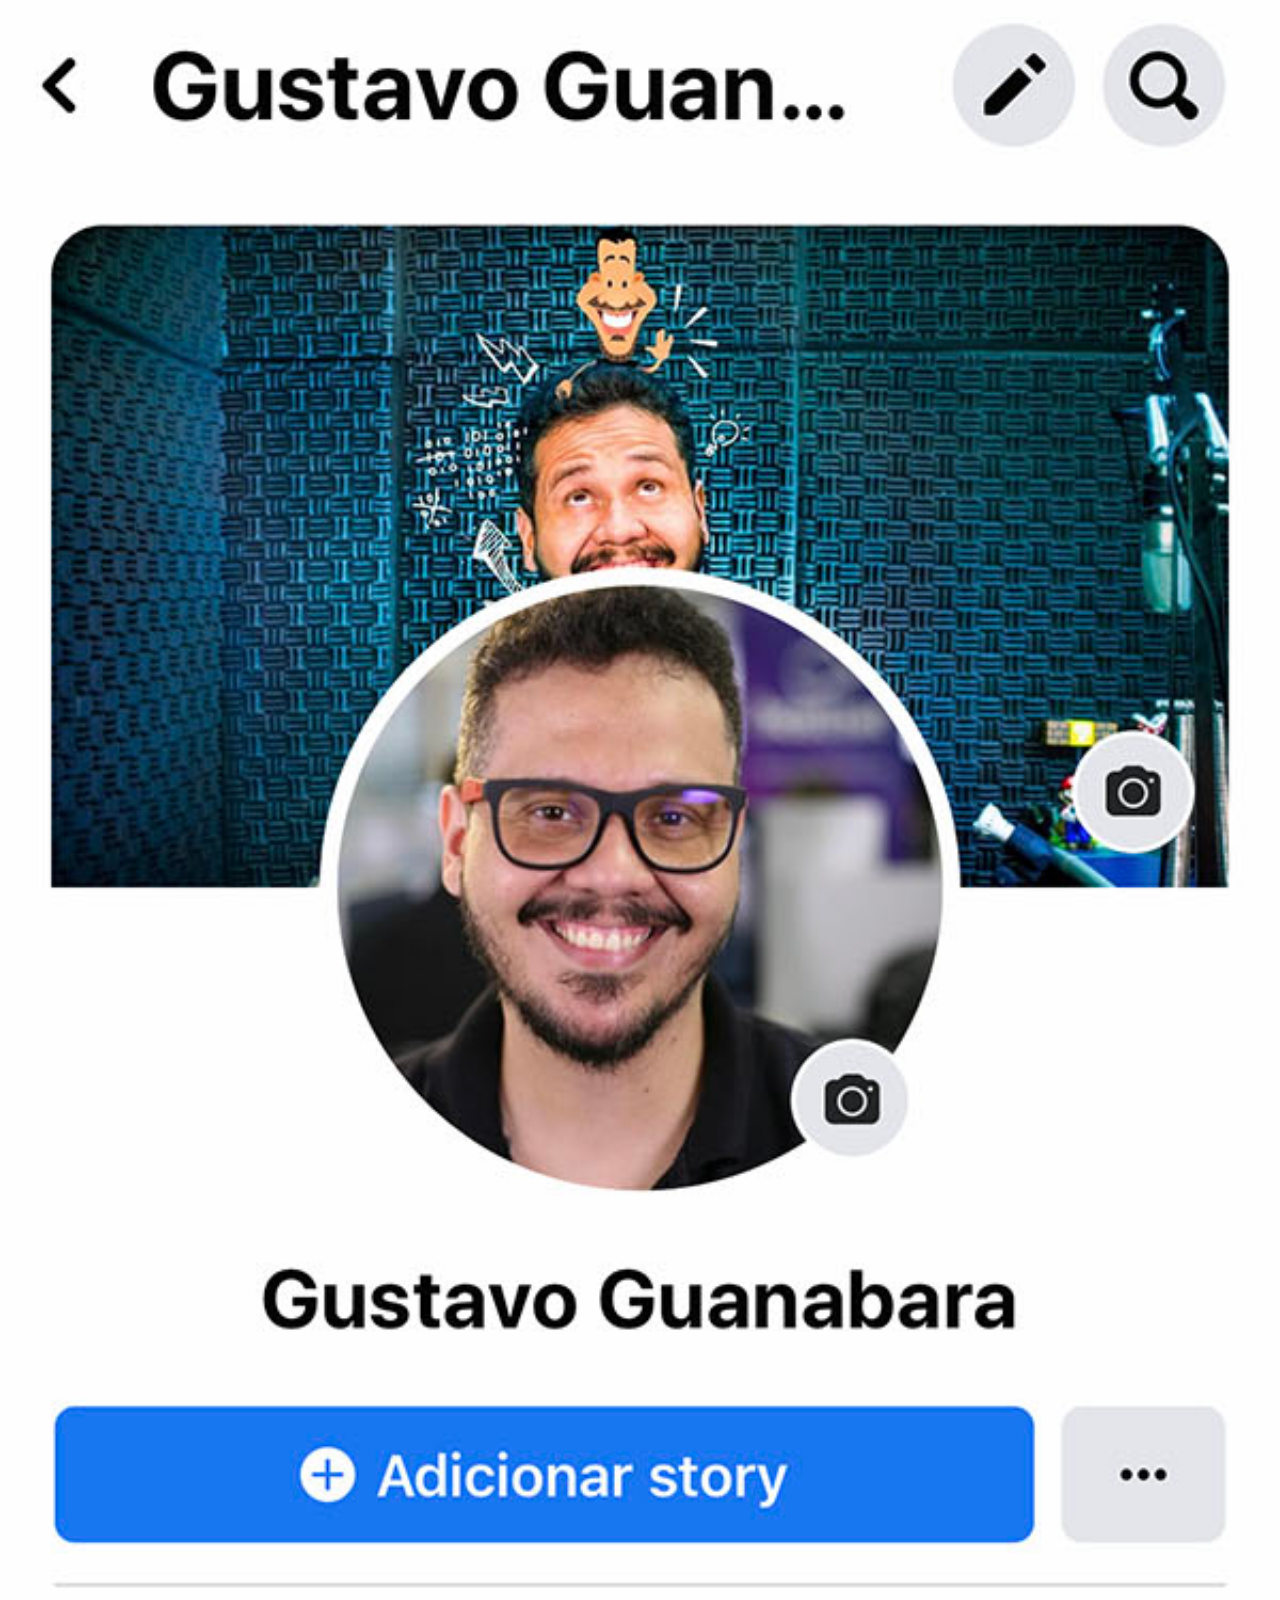
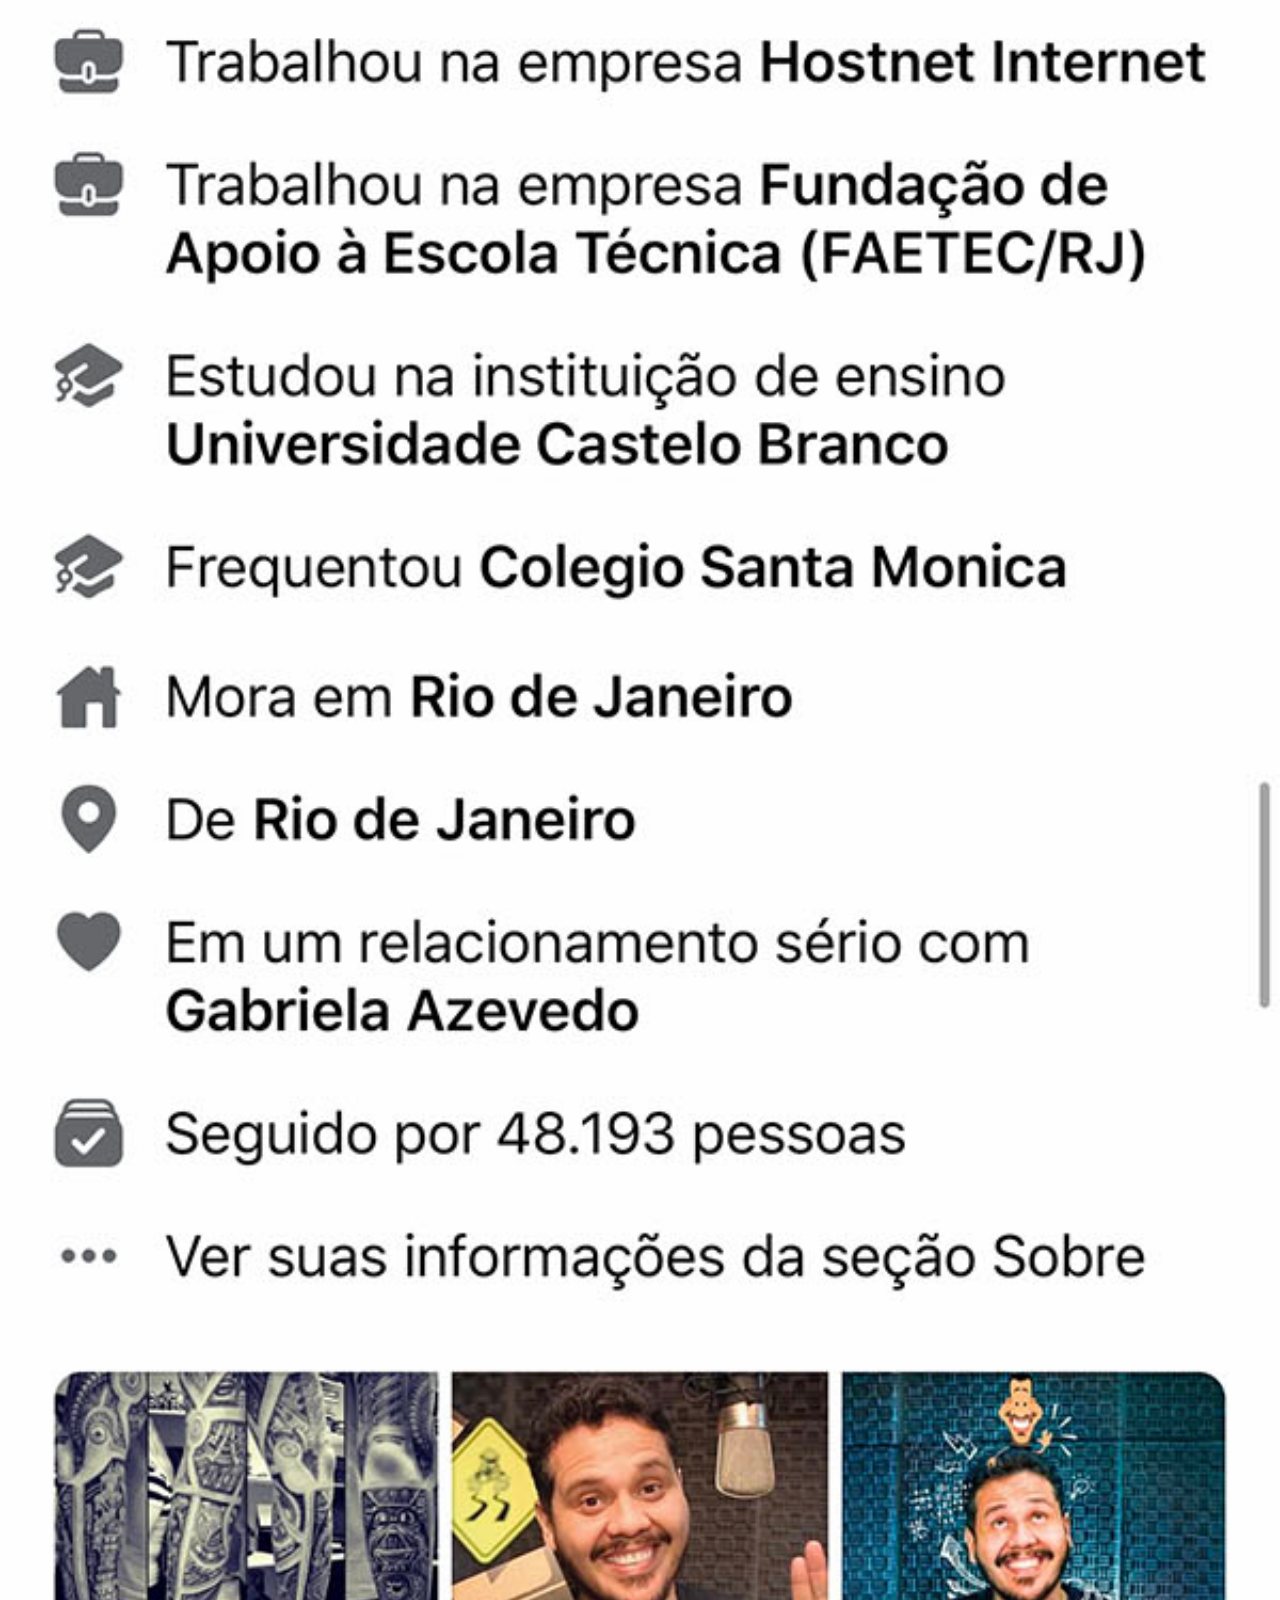
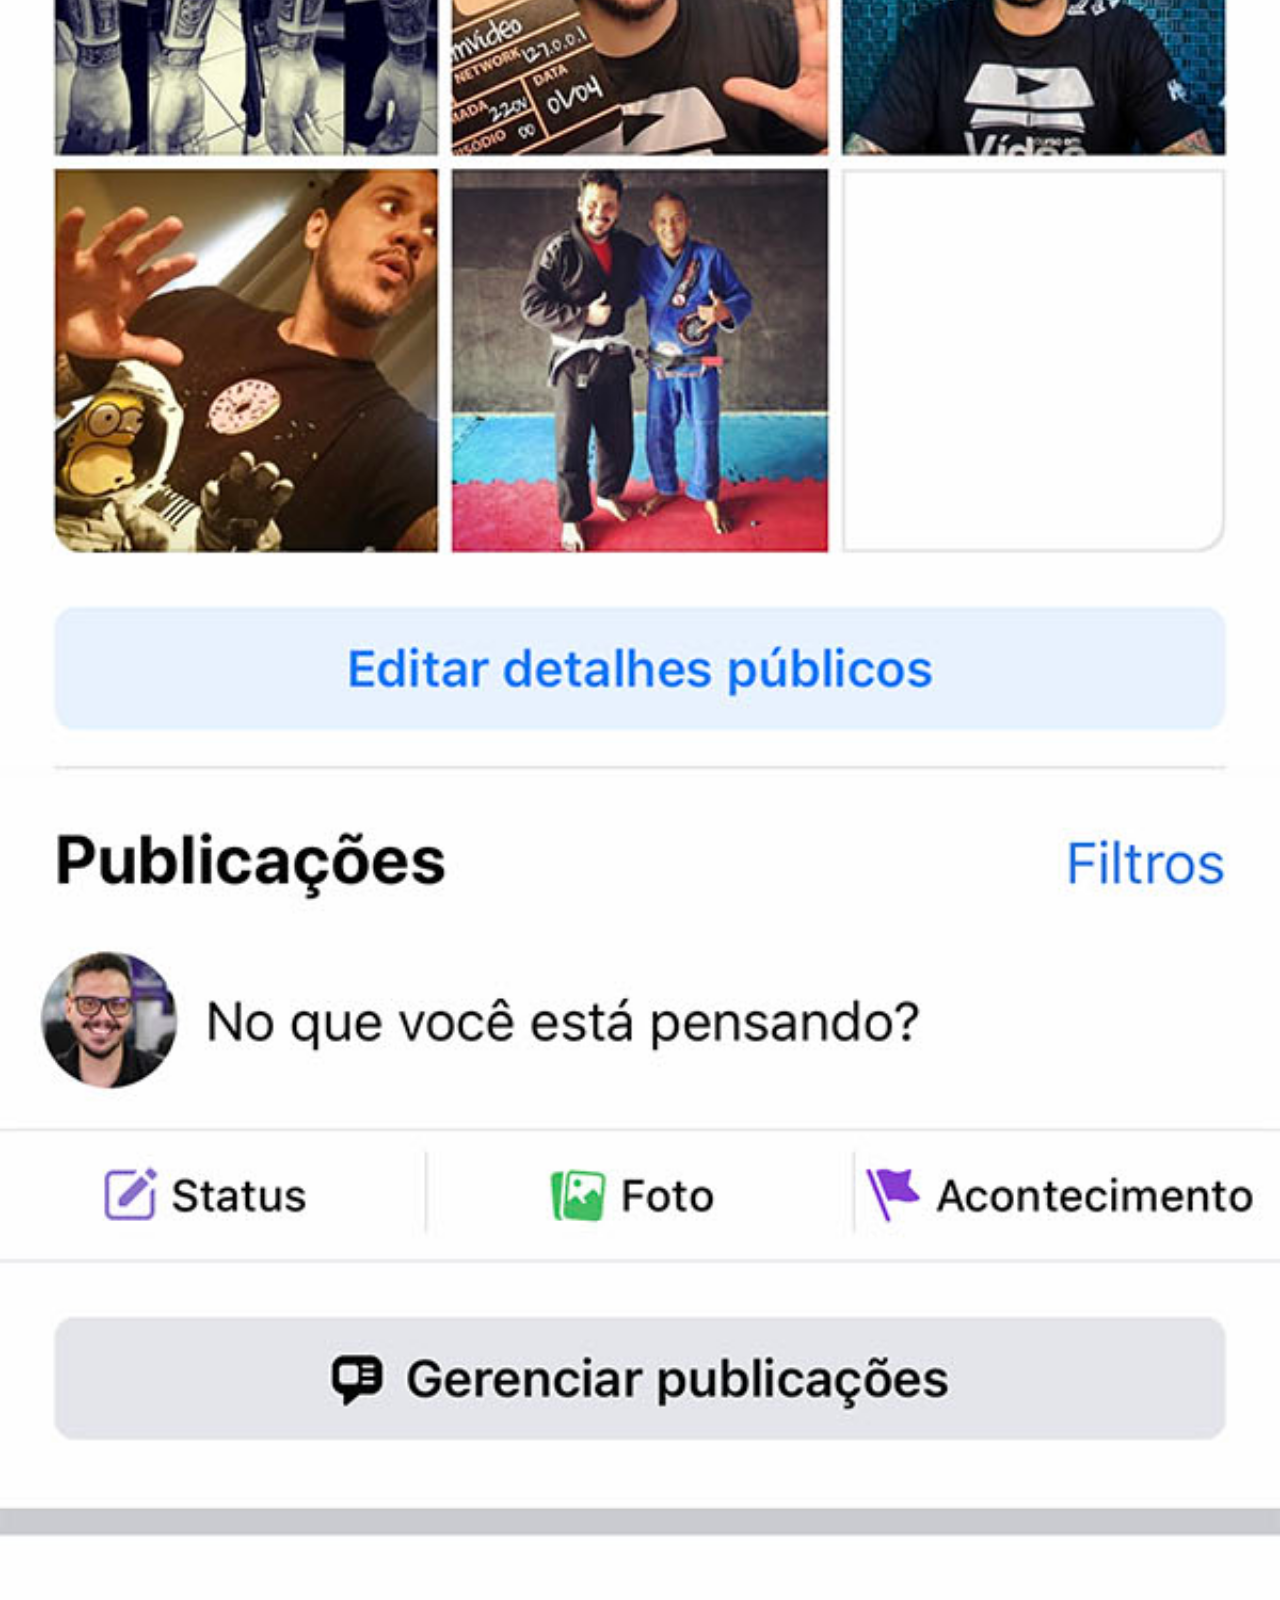
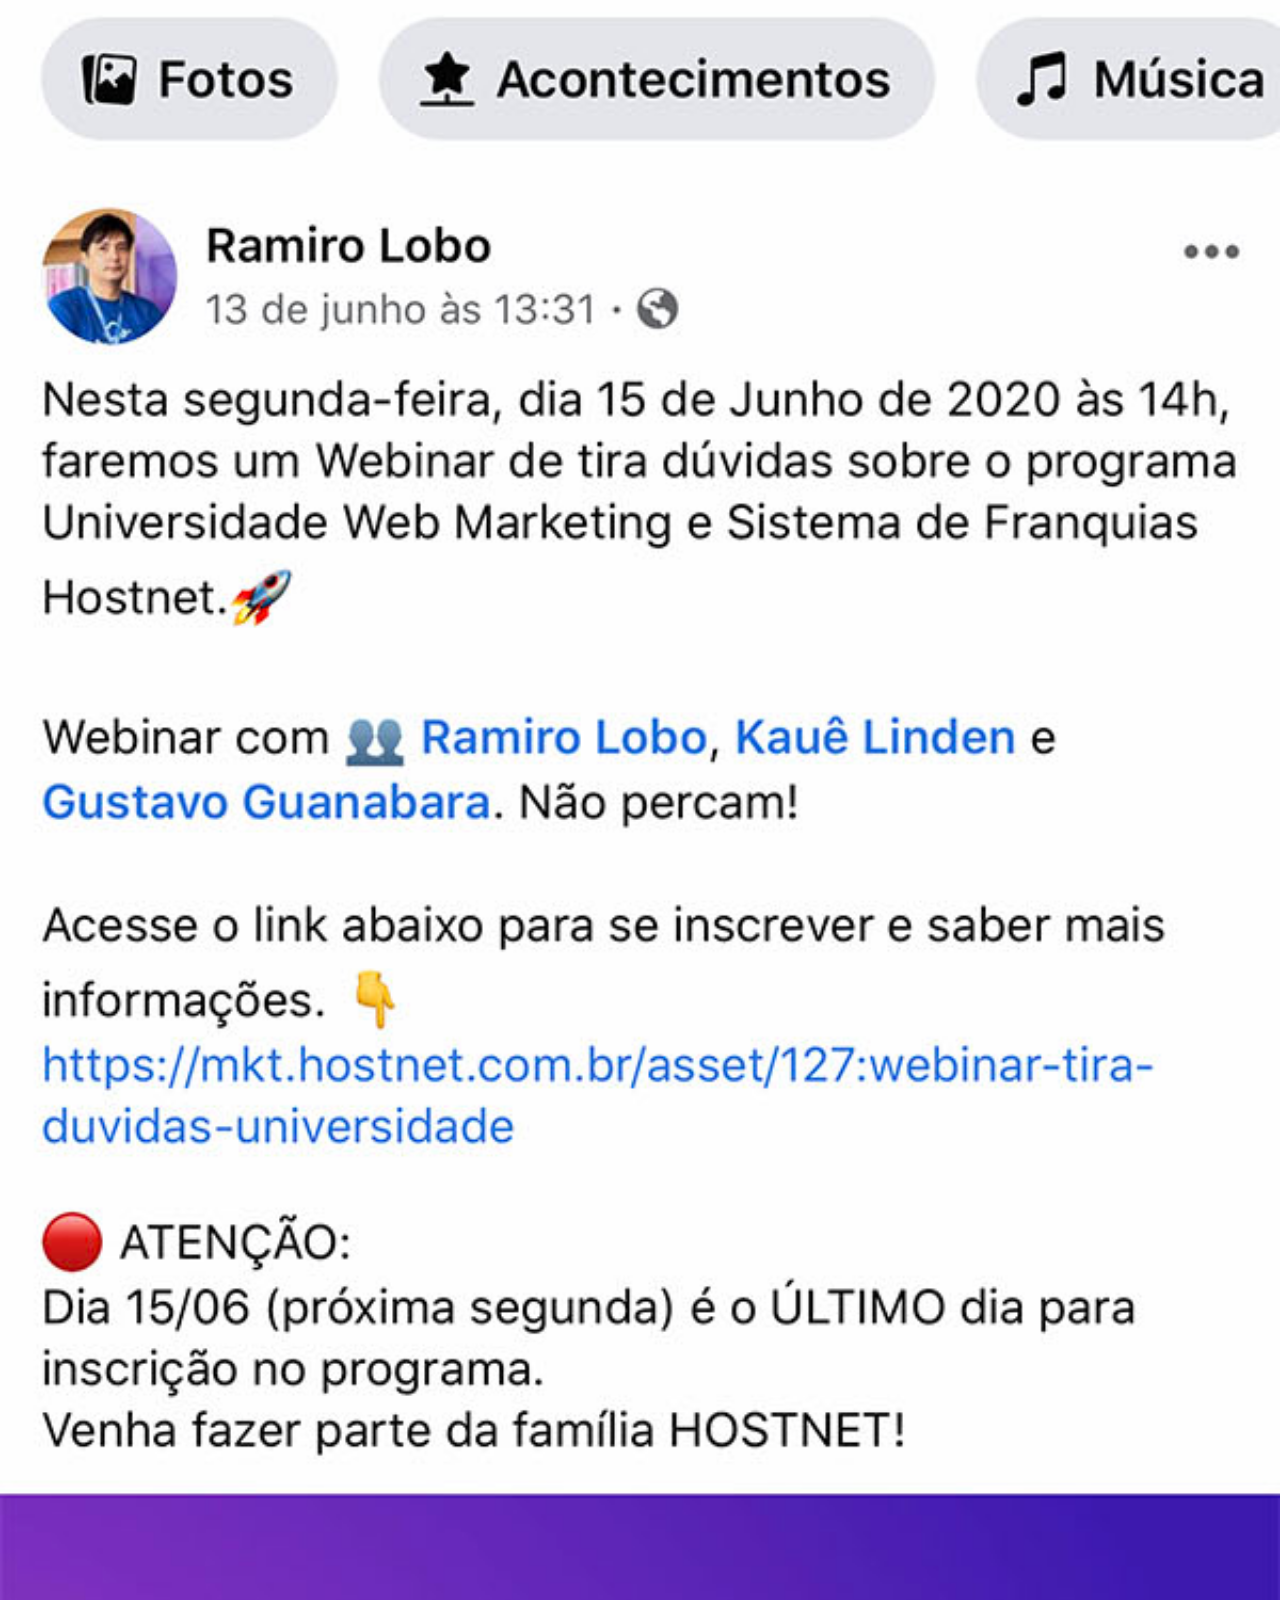
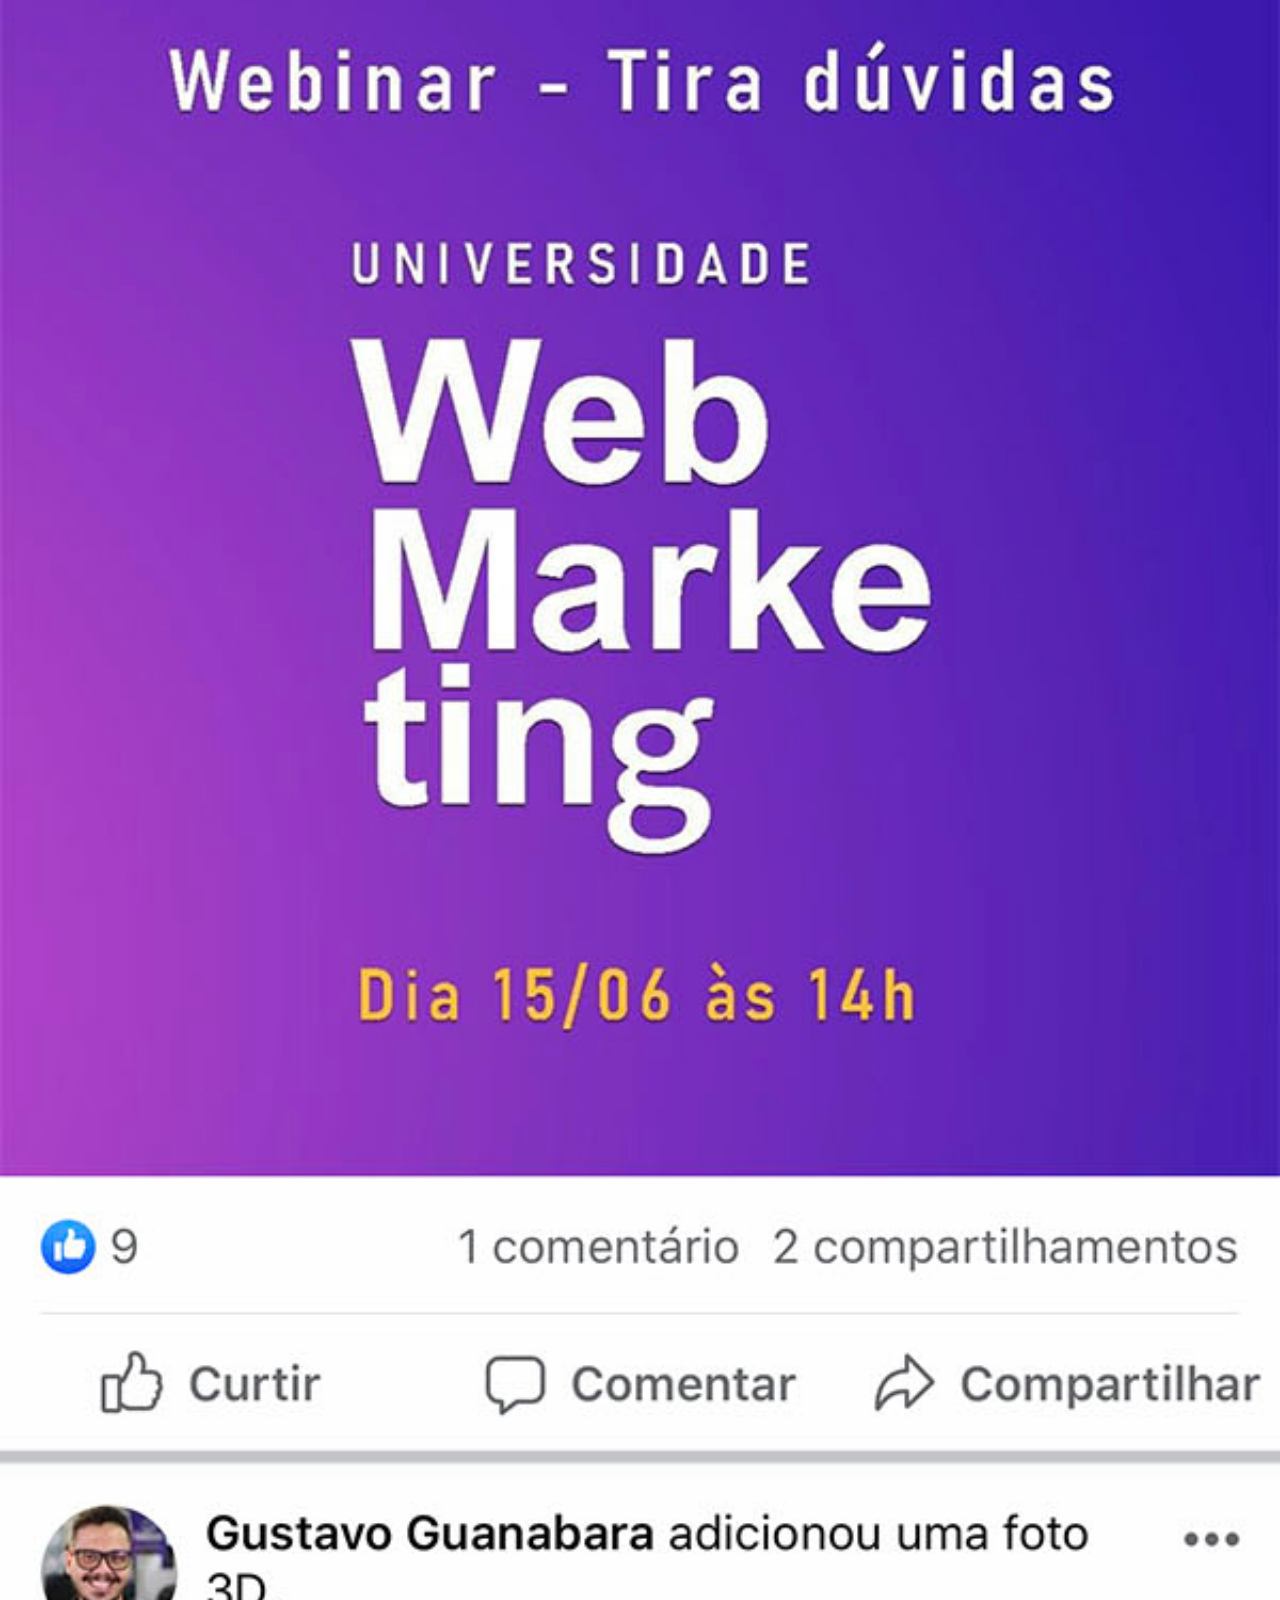
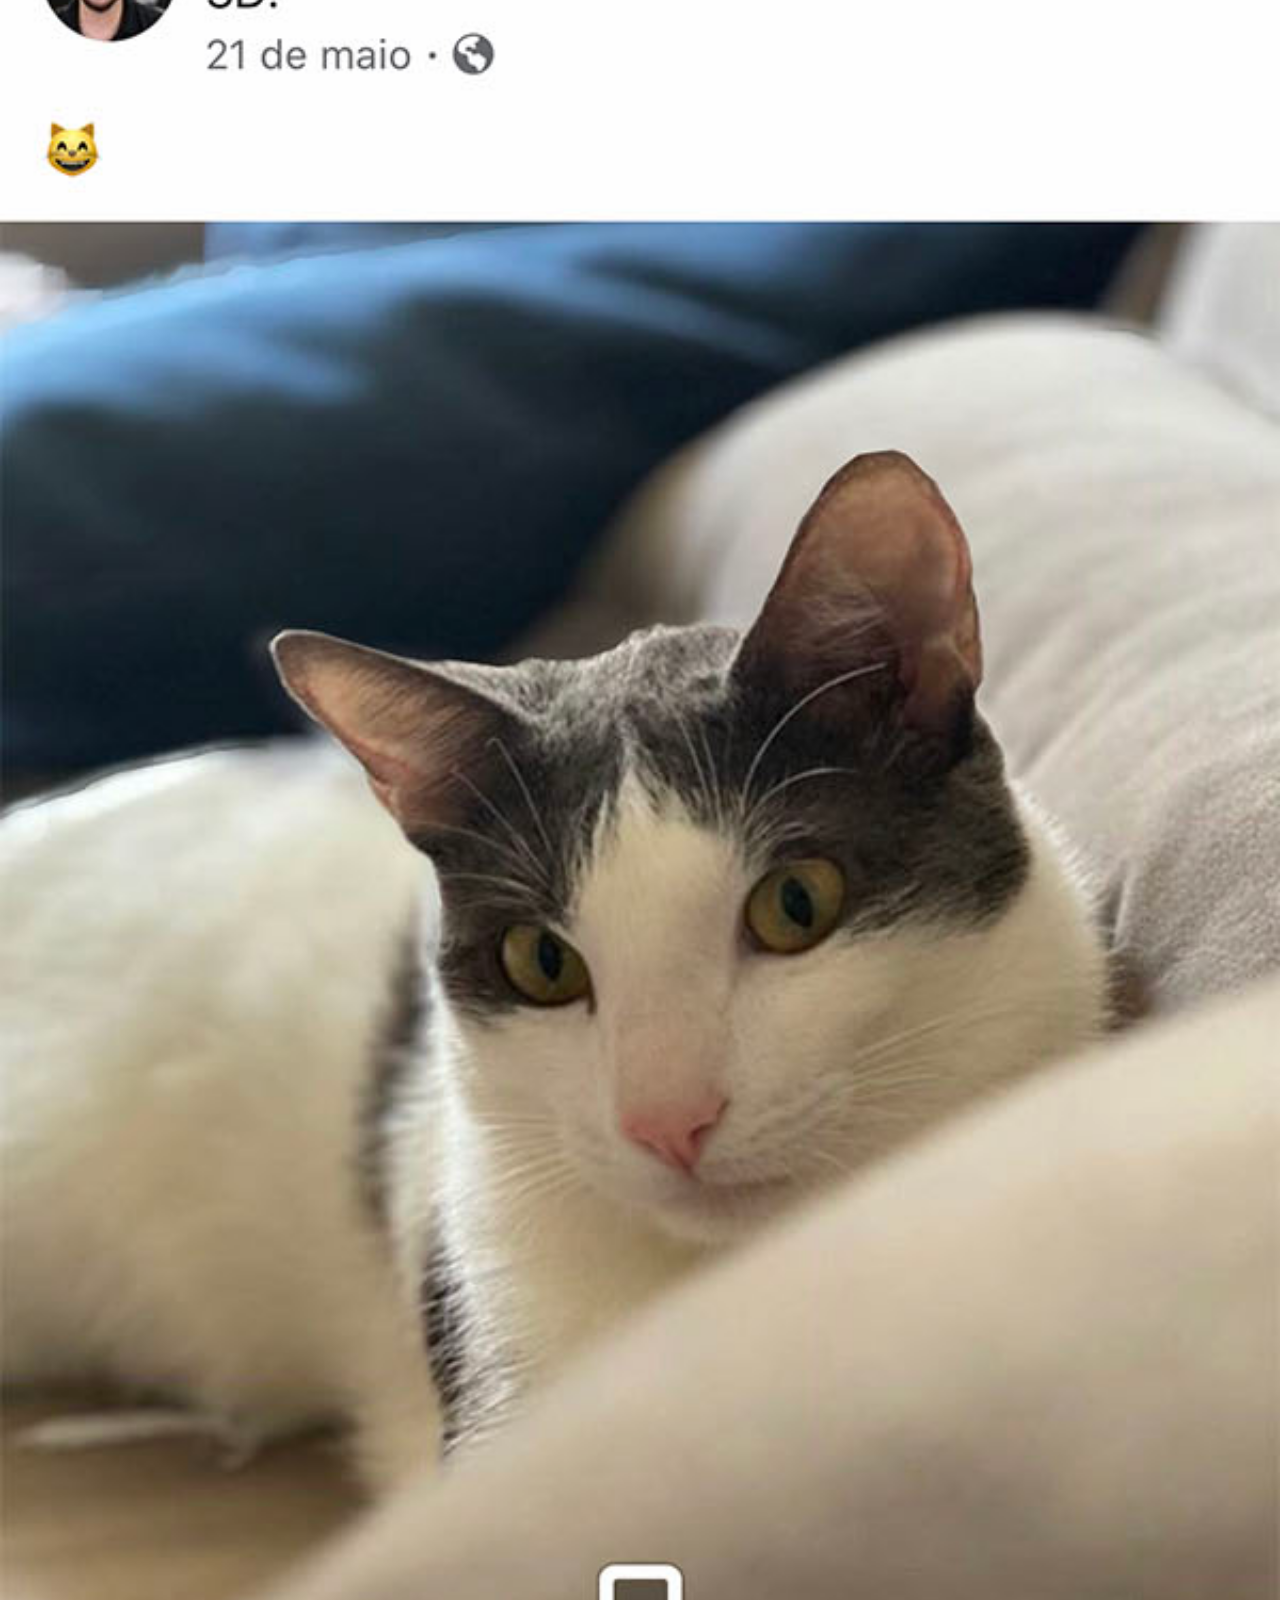
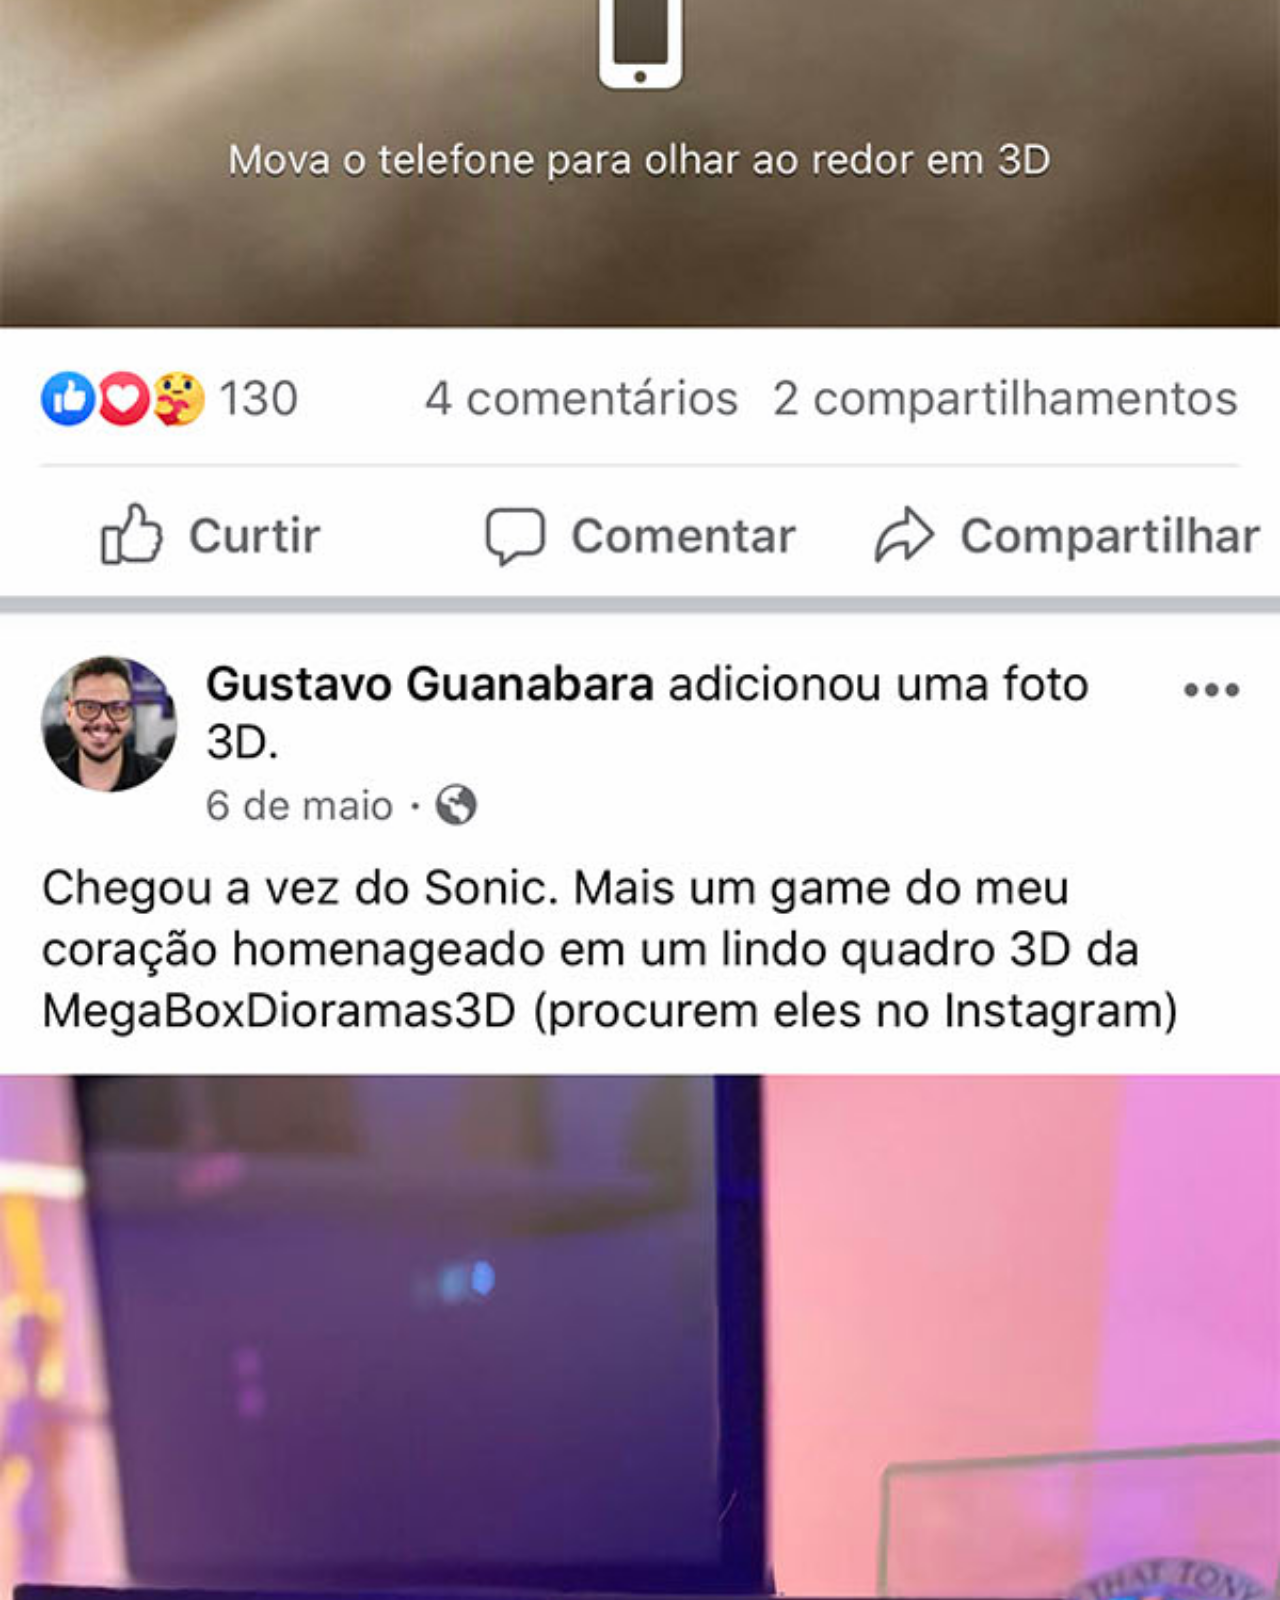
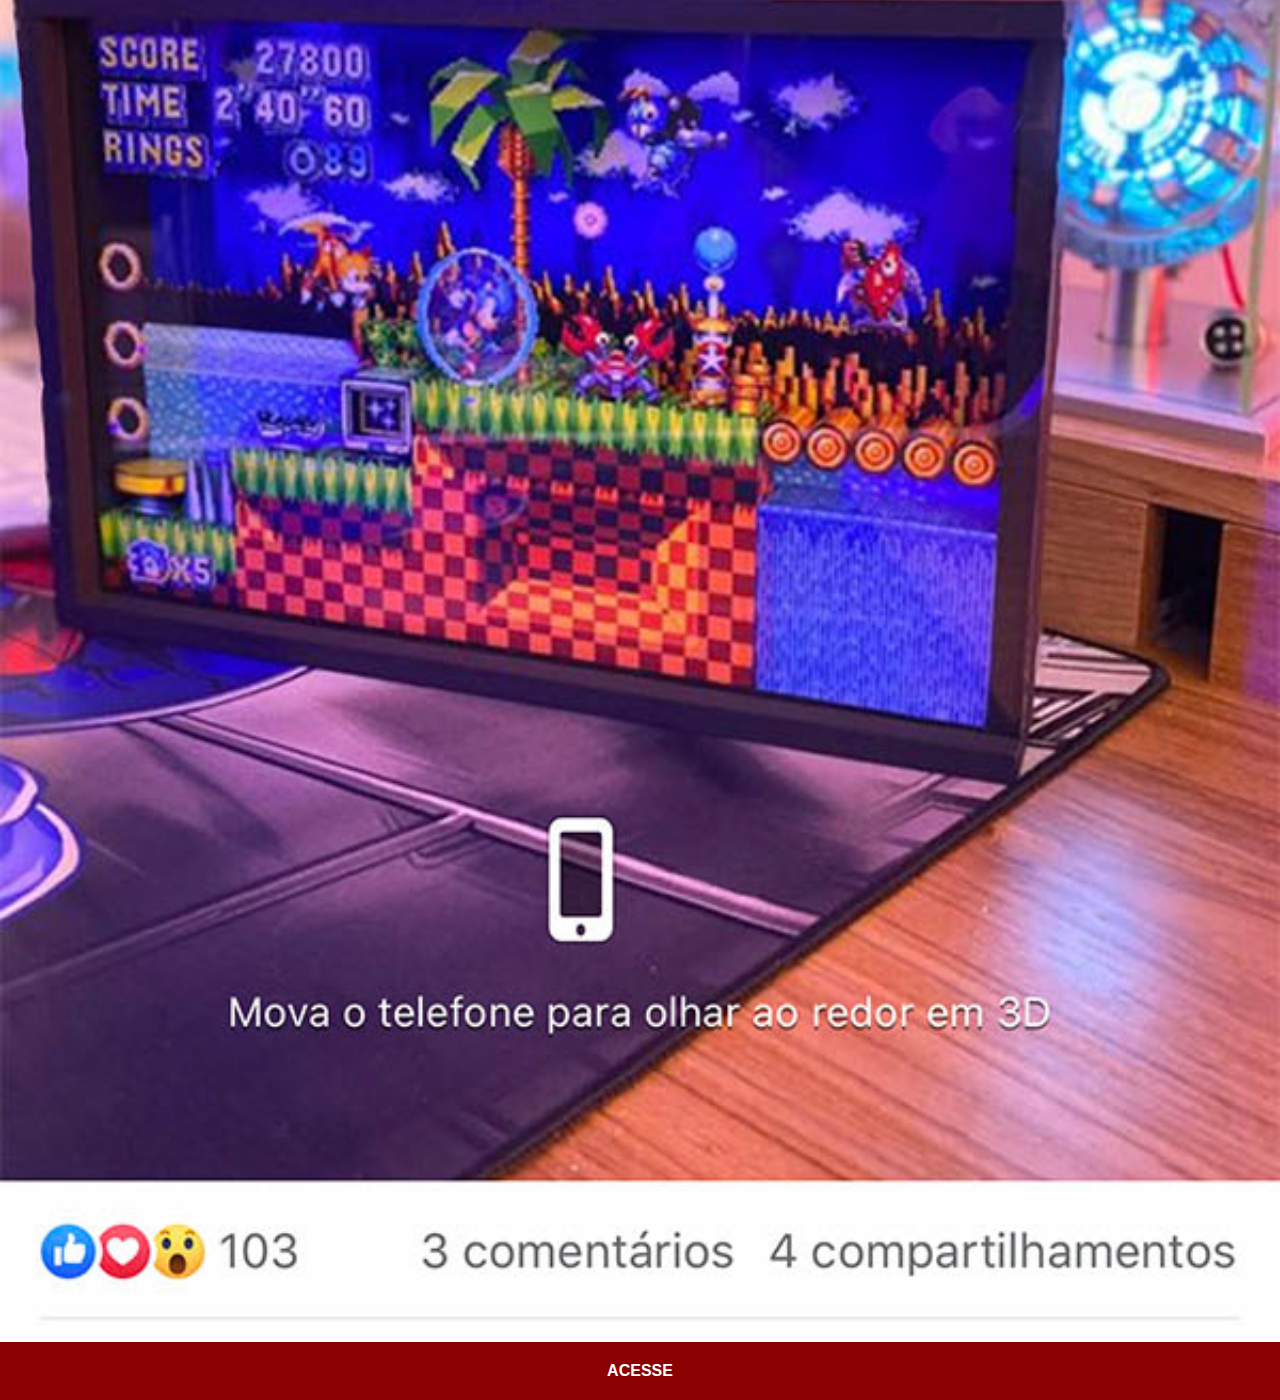
==== facebook.html @ bf85bd80 "paginas sociais" ====
<!DOCTYPE html>
<html lang="pt-br">
<head>
    <meta charset="UTF-8">
    <meta http-equiv="X-UA-Compatible" content="IE=edge">
    <meta name="viewport" content="width=device-width, initial-scale=1.0">
    <title>Facebook</title>
    <link rel="stylesheet" href="estilos/social.css">
</head>
<body>
    <img src="imagens/tela-facebook.jpg" alt="Facebook">
    <a href="https://pt-br.facebook.com/gustavoguanabara/" target="_blank">ACESSE</a>
</body>
</html>
---- estilos/social.css ----
@charset "UTF-8";

*{
    margin: 0px;
    padding: 0px;
    font-family: Arial, Helvetica, sans-serif;
}

::-webkit-scrollbar{
    width: 0px;
    height: 0px;
}

img{
    width: 100vw;
}

a{
    display: block;
    padding: 20px;
    background-color: darkred;
    color: white;
    text-align: center;
    font-weight: bolder;
    text-decoration: none;
}

a:hover{
    background-color: red;
}
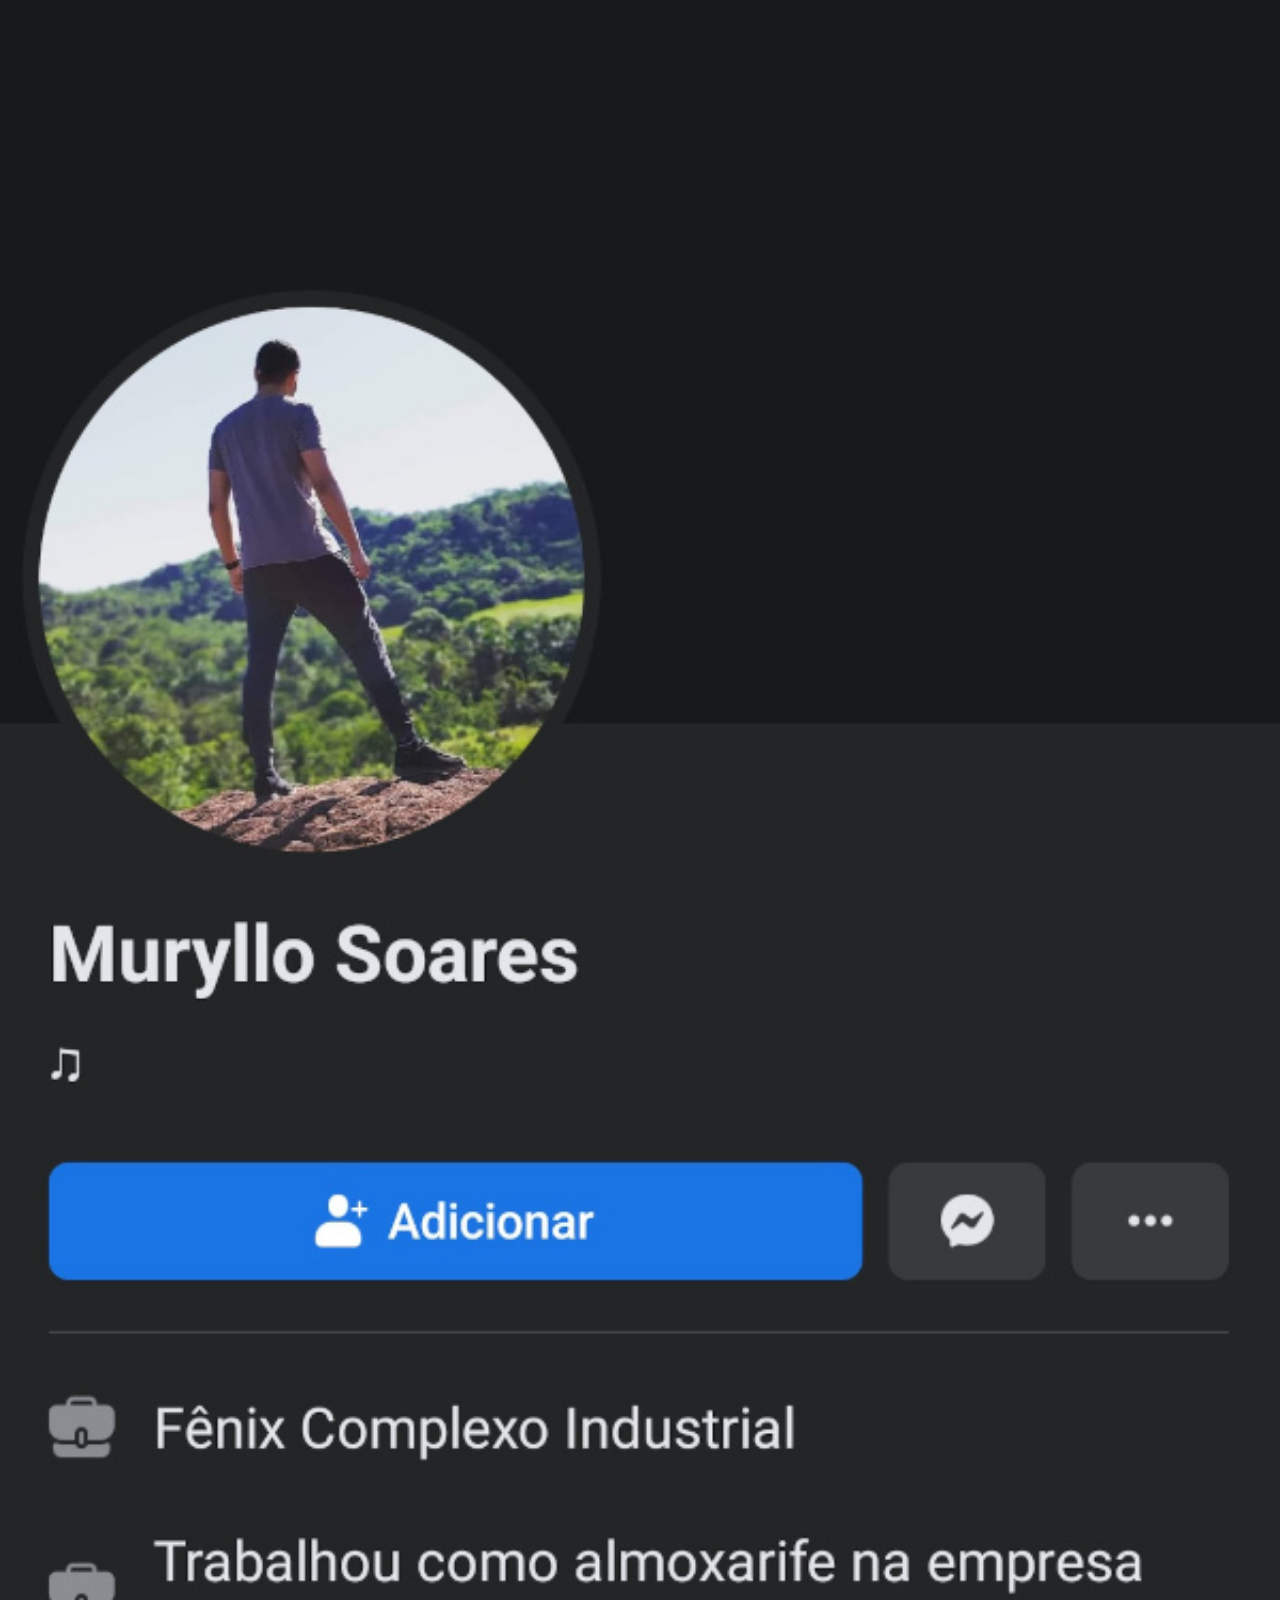
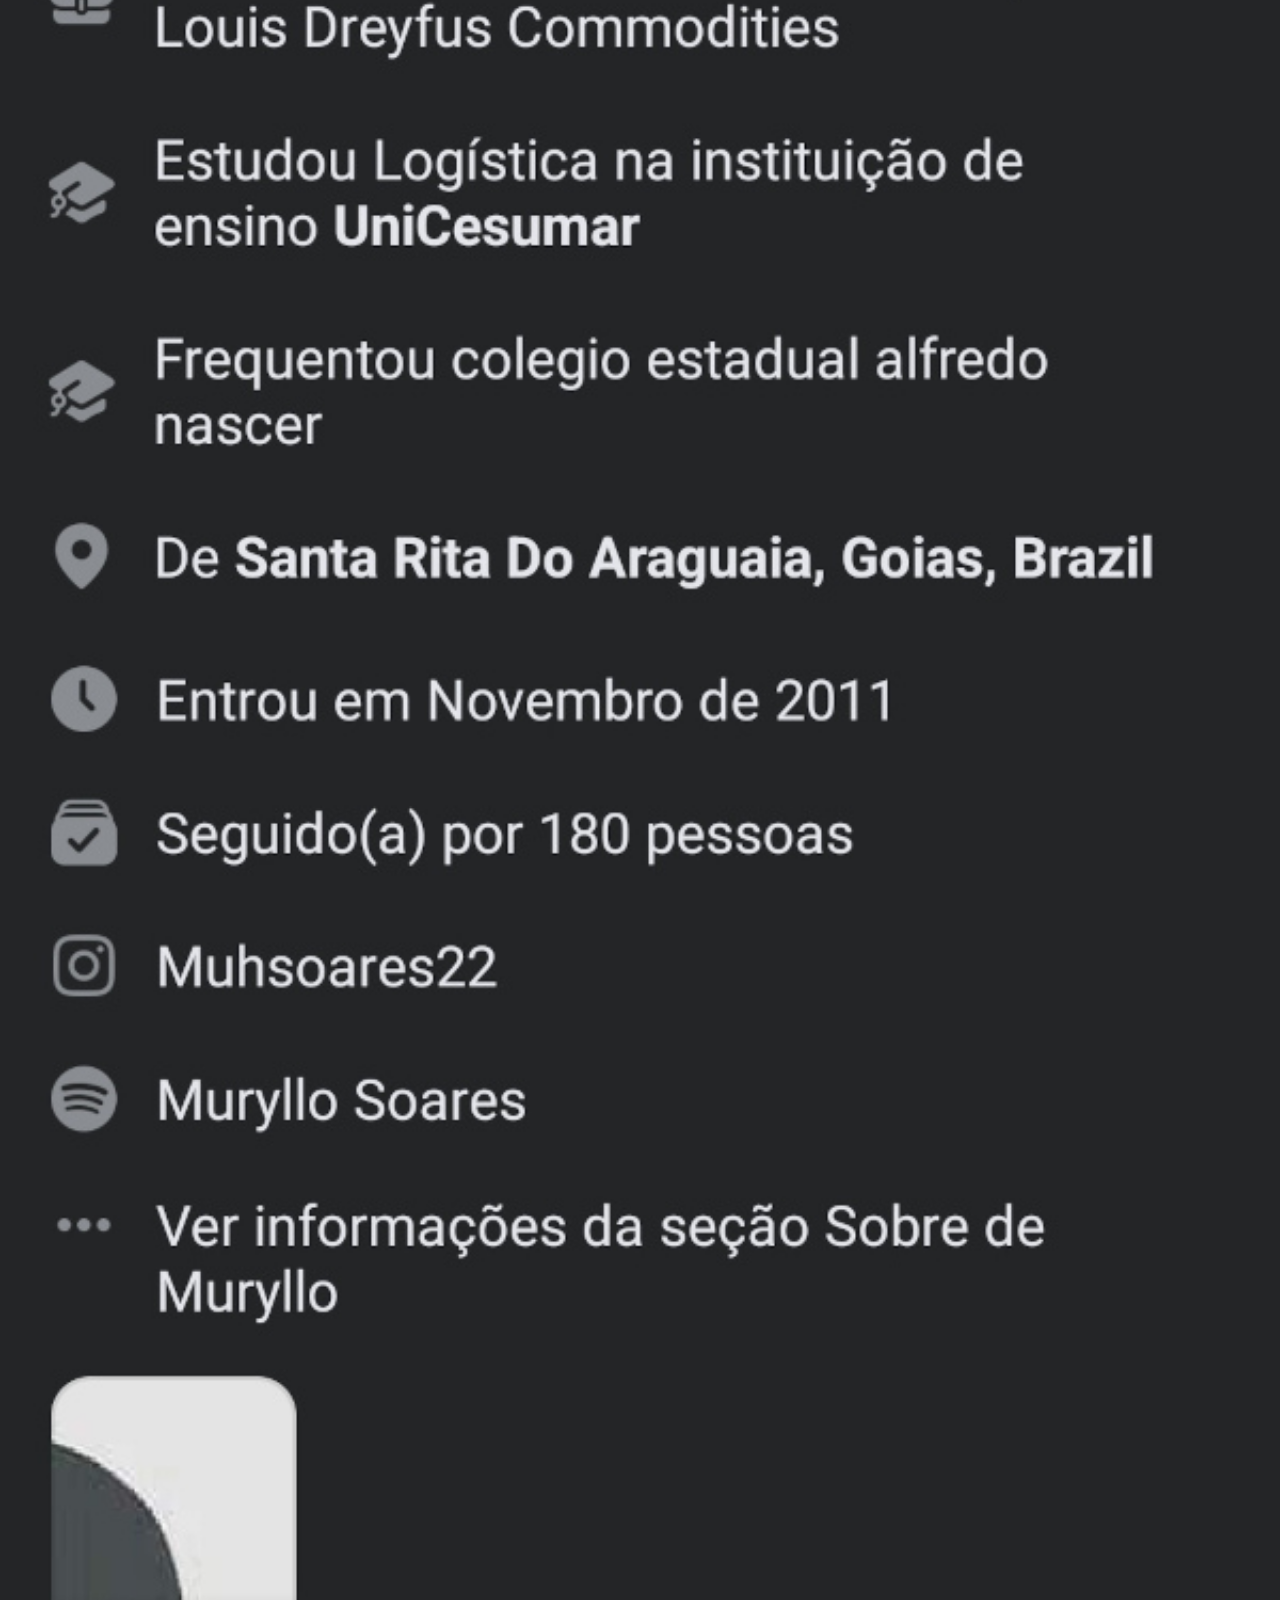
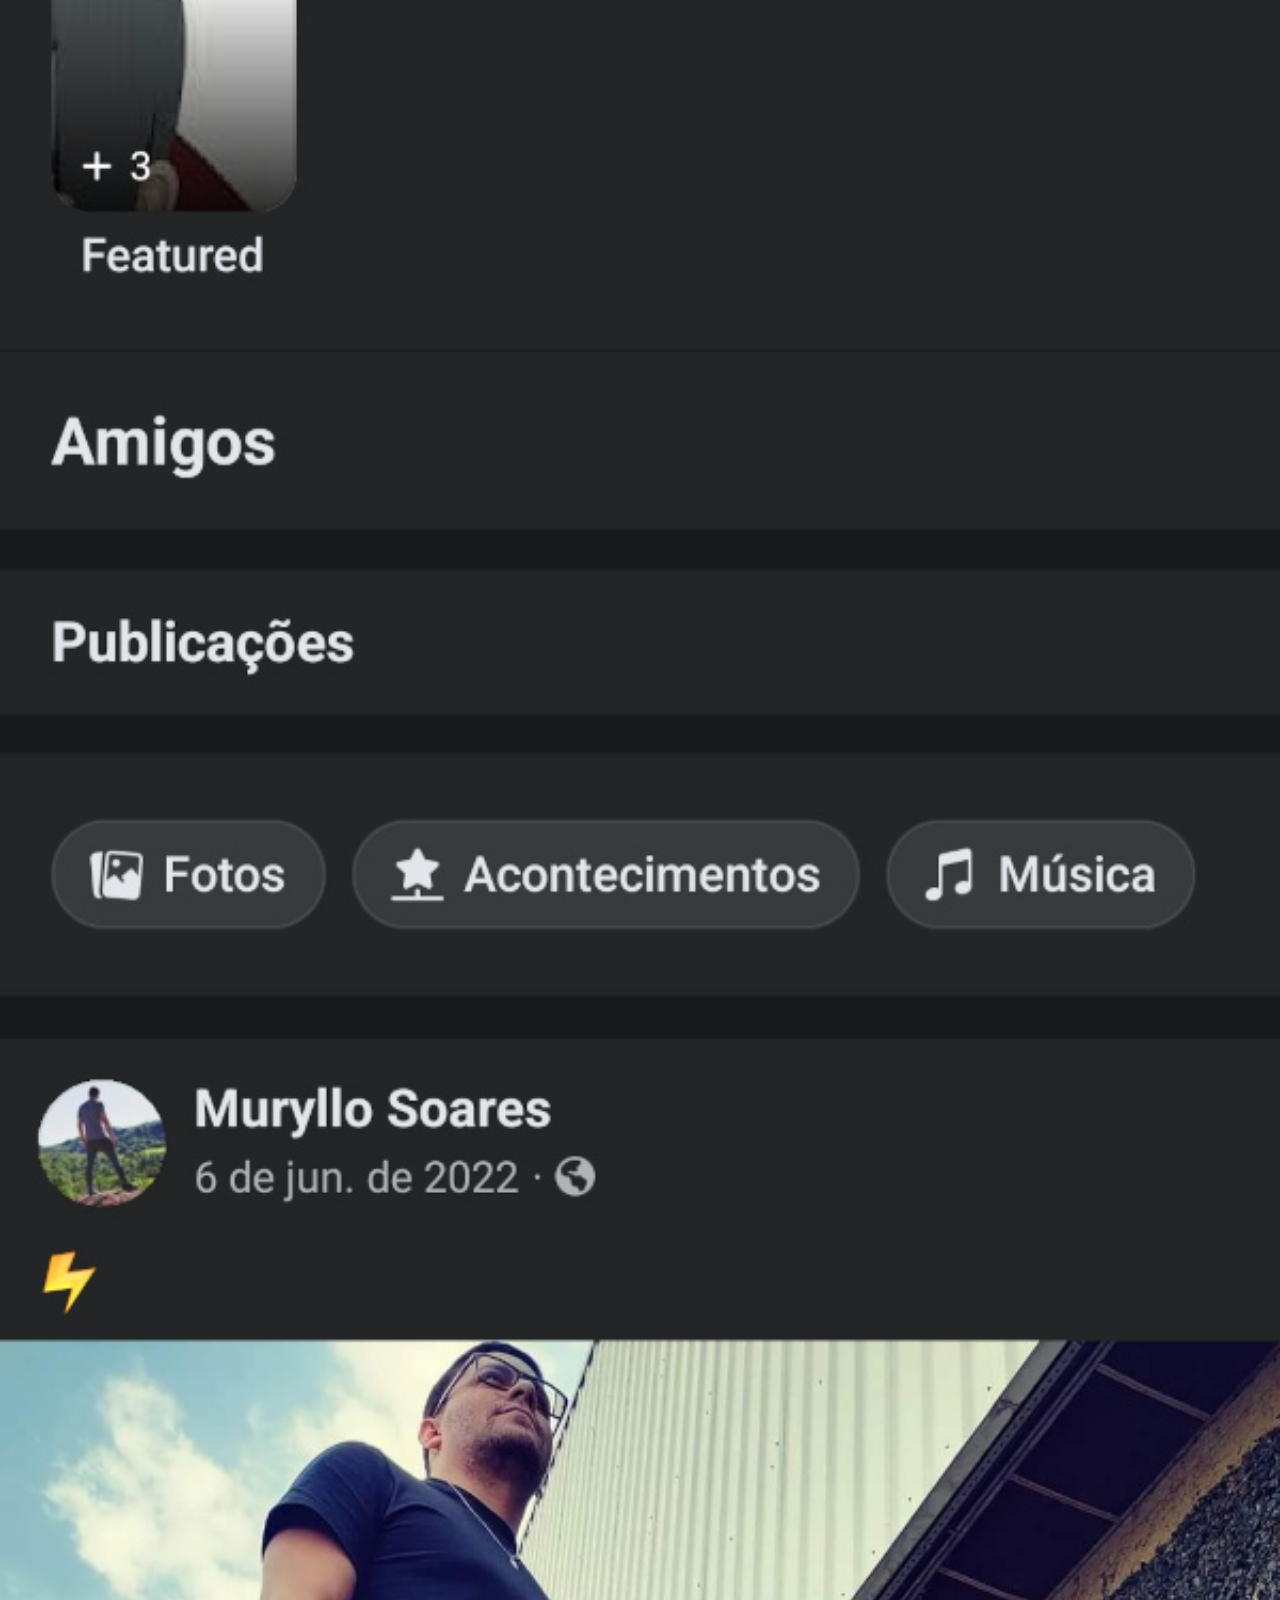
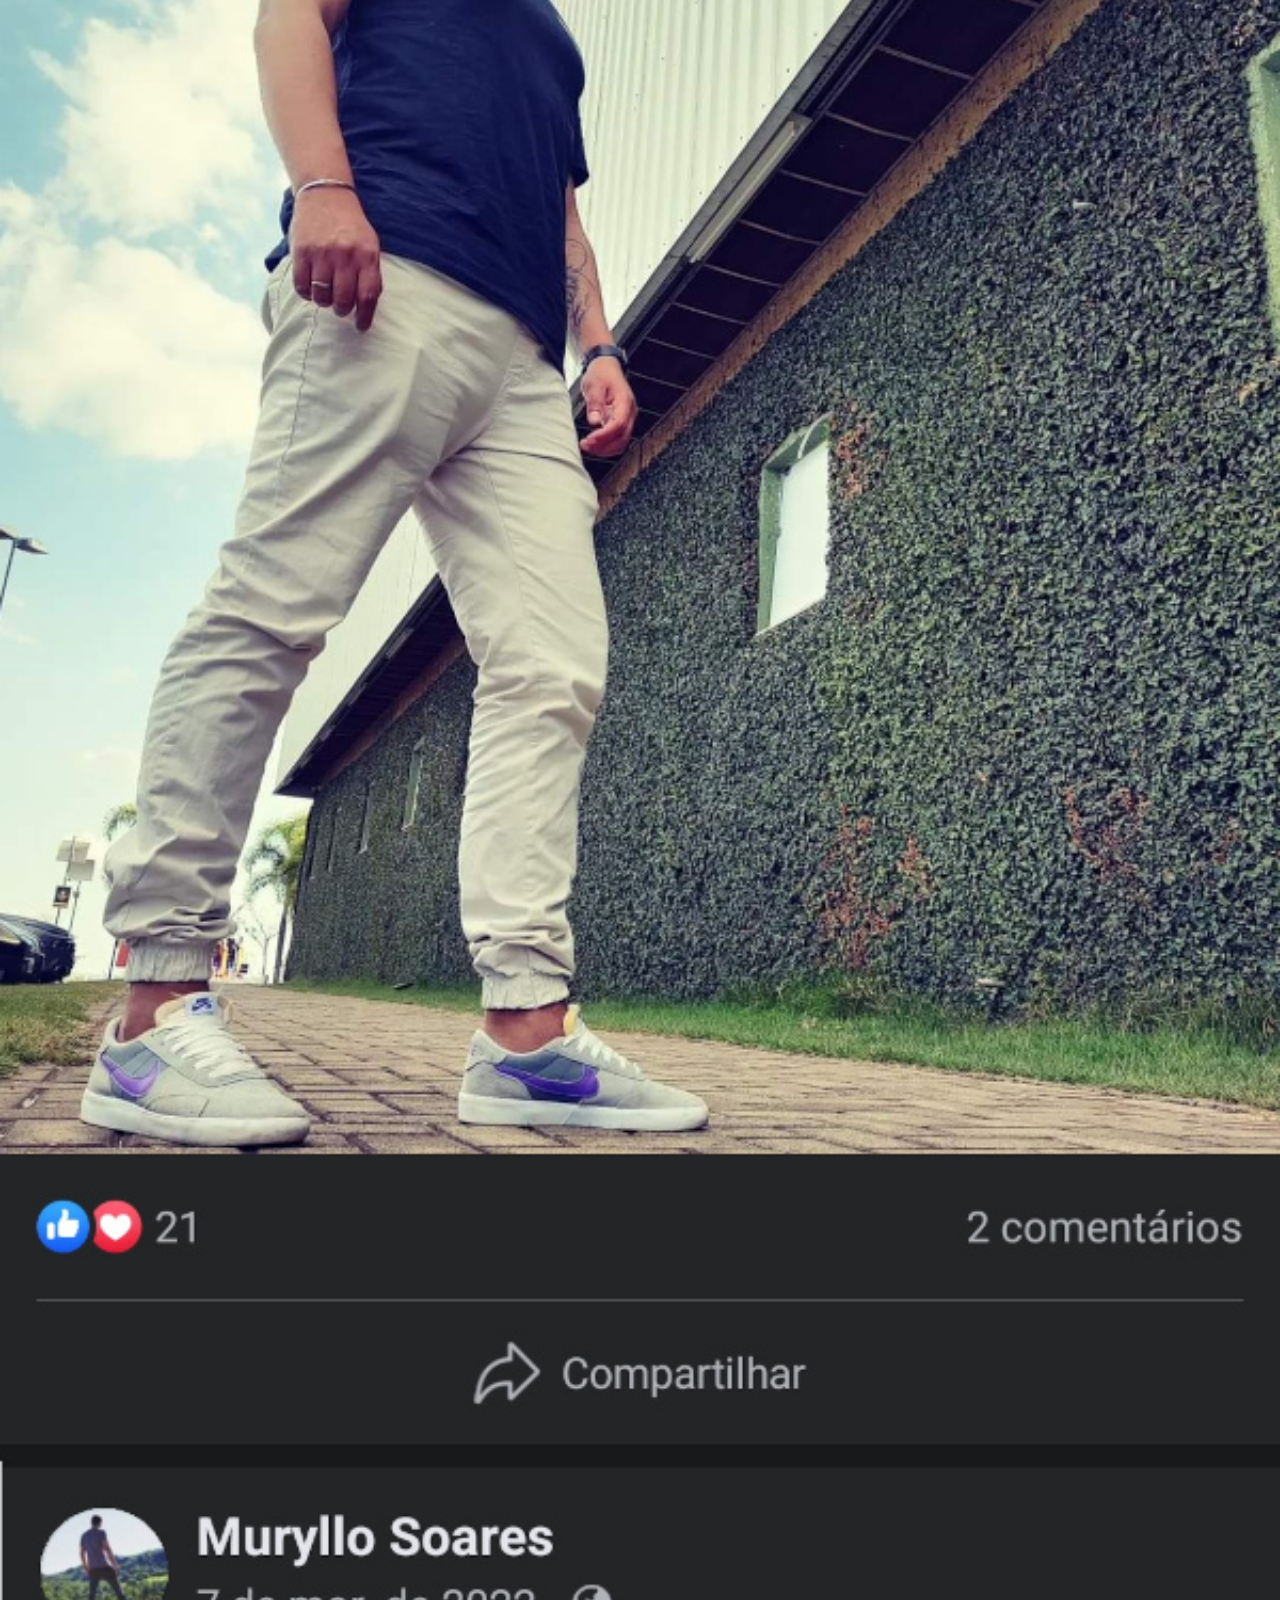
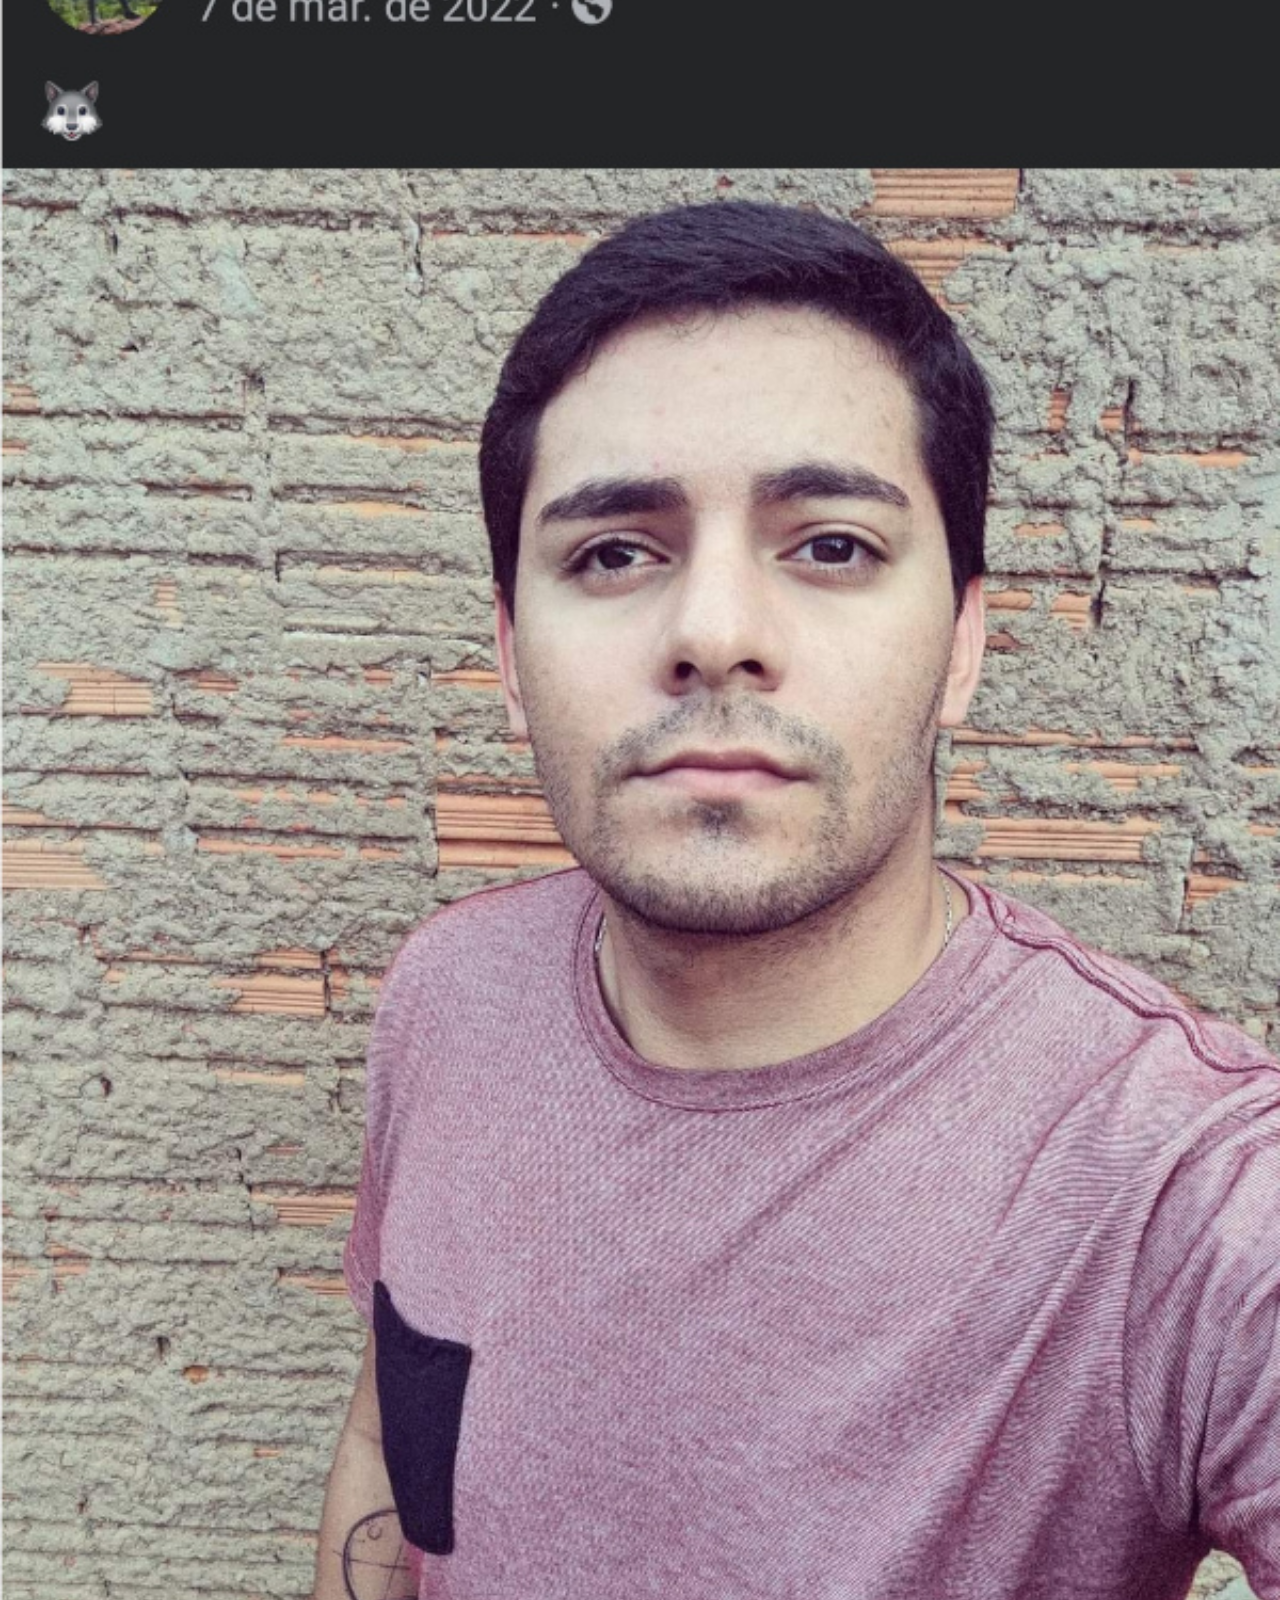
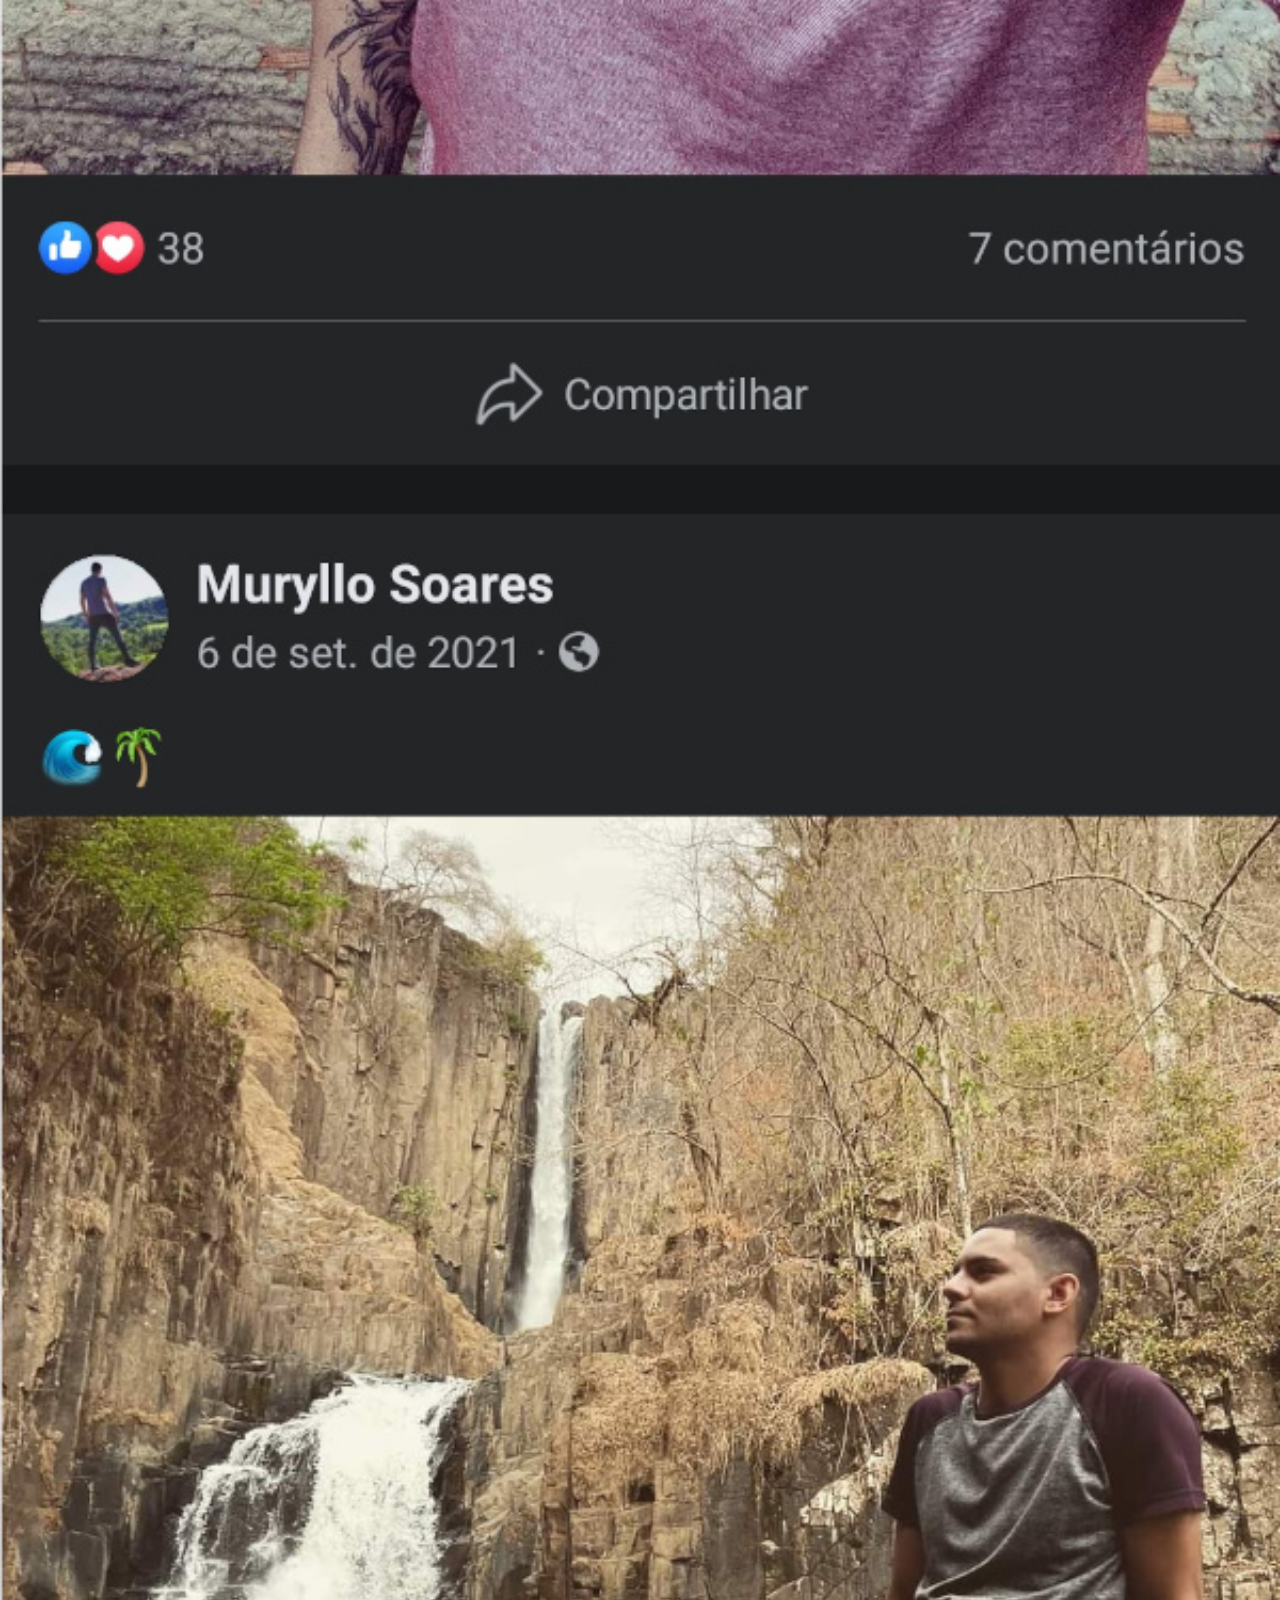
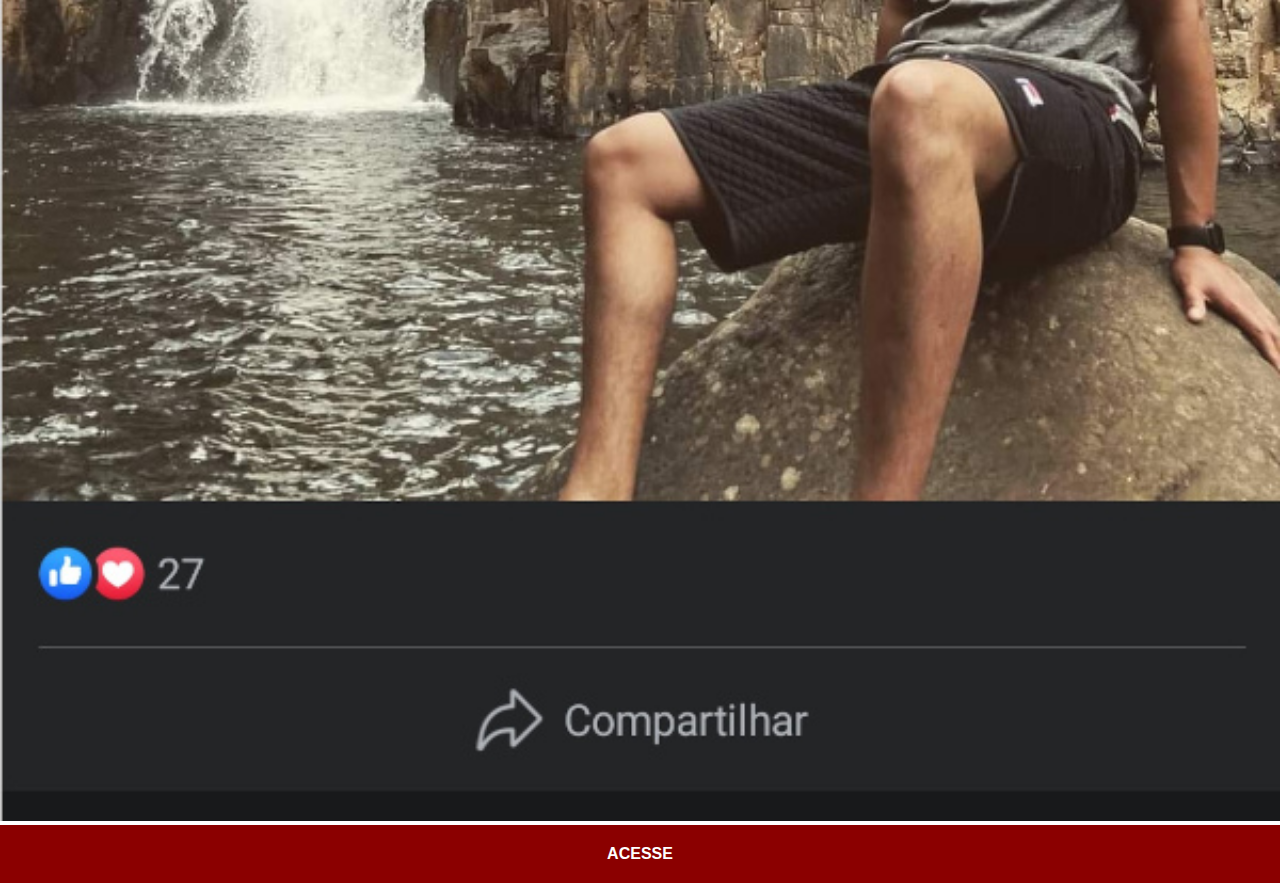
==== commit 9bb832f8: "imagens" ====
--- a/facebook.html
+++ b/facebook.html
@@ -9,6 +9,6 @@
 </head>
 <body>
     <img src="imagens/tela-facebook.jpg" alt="Facebook">
-    <a href="https://pt-br.facebook.com/gustavoguanabara/" target="_blank">ACESSE</a>
+    <a href="https://www.facebook.com/muryllo.soaresmartins" target="_blank">ACESSE</a>
 </body>
 </html>